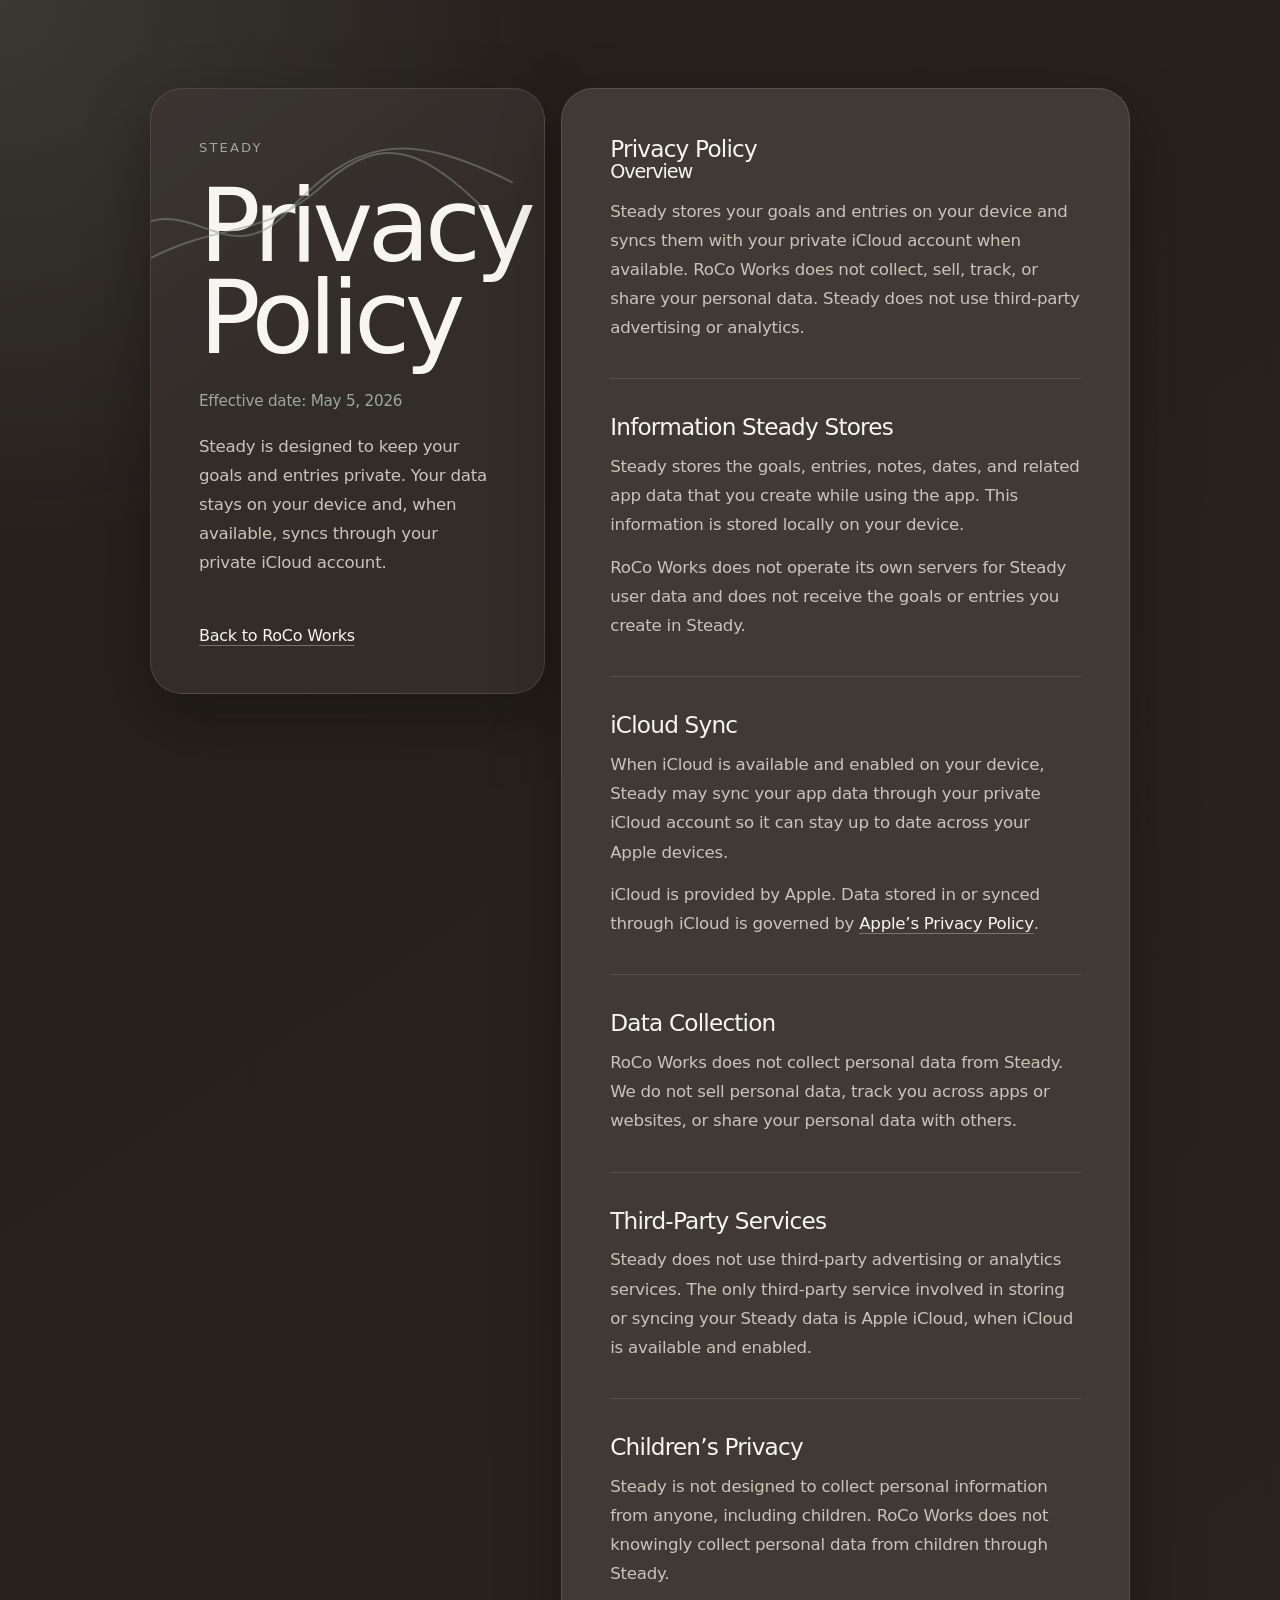
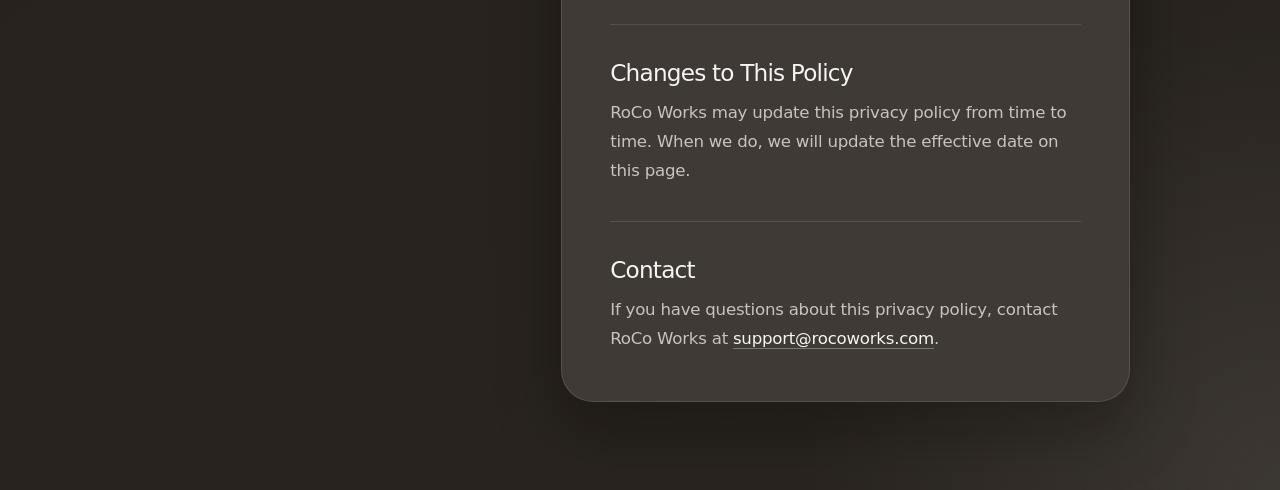
==== steady/privacy/index.html @ ec29ff1b "Build static RoCo Works site Co-authored-by: Cursor <cursoragent@cursor.com>" ====
<!doctype html>
<html lang="en">
  <head>
    <meta charset="utf-8">
    <meta name="viewport" content="width=device-width, initial-scale=1">
    <title>Steady Privacy Policy | RoCo Works</title>
    <meta
      name="description"
      content="Privacy policy for Steady, an iOS app by RoCo Works."
    >
    <link rel="canonical" href="https://rocoworks.com/steady/privacy/">
    <link rel="stylesheet" href="/styles.css">
  </head>
  <body>
    <main class="site-shell policy-layout">
      <header class="policy-intro card">
        <div class="path-mark" aria-hidden="true">
          <svg viewBox="0 0 420 180" role="img">
            <path d="M12 134 C76 68 116 172 181 104 S294 16 408 74"></path>
            <path d="M44 150 C120 112 157 132 218 76 S322 45 380 101"></path>
          </svg>
        </div>

        <p class="eyebrow">Steady</p>
        <h1>Privacy Policy</h1>
        <p class="effective-date">Effective date: May 5, 2026</p>
        <p>
          Steady is designed to keep your goals and entries private. Your data
          stays on your device and, when available, syncs through your private
          iCloud account.
        </p>
        <a class="text-link back-link" href="/">Back to RoCo Works</a>
      </header>

      <article class="policy-content card" aria-labelledby="policy-title">
        <section aria-labelledby="overview">
          <h2 id="policy-title">Privacy Policy</h2>
          <h3 id="overview">Overview</h3>
          <p>
            Steady stores your goals and entries on your device and syncs them
            with your private iCloud account when available. RoCo Works does not
            collect, sell, track, or share your personal data. Steady does not
            use third-party advertising or analytics.
          </p>
        </section>

        <section aria-labelledby="information-steady-stores">
          <h2 id="information-steady-stores">Information Steady Stores</h2>
          <p>
            Steady stores the goals, entries, notes, dates, and related app data
            that you create while using the app. This information is stored
            locally on your device.
          </p>
          <p>
            RoCo Works does not operate its own servers for Steady user data and
            does not receive the goals or entries you create in Steady.
          </p>
        </section>

        <section aria-labelledby="icloud-sync">
          <h2 id="icloud-sync">iCloud Sync</h2>
          <p>
            When iCloud is available and enabled on your device, Steady may sync
            your app data through your private iCloud account so it can stay up
            to date across your Apple devices.
          </p>
          <p>
            iCloud is provided by Apple. Data stored in or synced through iCloud
            is governed by
            <a class="text-link" href="https://www.apple.com/legal/privacy/" rel="noopener">
              Apple’s Privacy Policy</a>.
          </p>
        </section>

        <section aria-labelledby="data-collection">
          <h2 id="data-collection">Data Collection</h2>
          <p>
            RoCo Works does not collect personal data from Steady. We do not
            sell personal data, track you across apps or websites, or share your
            personal data with others.
          </p>
        </section>

        <section aria-labelledby="third-party-services">
          <h2 id="third-party-services">Third-Party Services</h2>
          <p>
            Steady does not use third-party advertising or analytics services.
            The only third-party service involved in storing or syncing your
            Steady data is Apple iCloud, when iCloud is available and enabled.
          </p>
        </section>

        <section aria-labelledby="childrens-privacy">
          <h2 id="childrens-privacy">Children’s Privacy</h2>
          <p>
            Steady is not designed to collect personal information from anyone,
            including children. RoCo Works does not knowingly collect personal
            data from children through Steady.
          </p>
        </section>

        <section aria-labelledby="changes-to-this-policy">
          <h2 id="changes-to-this-policy">Changes to This Policy</h2>
          <p>
            RoCo Works may update this privacy policy from time to time. When we
            do, we will update the effective date on this page.
          </p>
        </section>

        <section aria-labelledby="contact">
          <h2 id="contact">Contact</h2>
          <p>
            If you have questions about this privacy policy, contact RoCo Works
            at
            <a class="text-link" href="mailto:support@rocoworks.com">
              support@rocoworks.com</a>.
          </p>
        </section>
      </article>
    </main>
  </body>
</html>
---- styles.css ----
:root {
  color-scheme: dark;
  --background: #25201d;
  --background-soft: #29241f;
  --surface: #322d29;
  --surface-secondary: #3f3a35;
  --text: #f6f5f2;
  --text-secondary: #c9c4ba;
  --accent: #9ea899;
  --accent-muted: #8c9687;
  --border: rgba(246, 245, 242, 0.12);
  --shadow: rgba(8, 6, 4, 0.34);
  --max-width: 980px;
}

* {
  box-sizing: border-box;
}

html {
  min-height: 100%;
  background: var(--background);
}

body {
  min-height: 100vh;
  margin: 0;
  color: var(--text);
  font-family:
    ui-sans-serif,
    system-ui,
    -apple-system,
    BlinkMacSystemFont,
    "Segoe UI",
    sans-serif;
  font-weight: 300;
  letter-spacing: -0.015em;
  background:
    radial-gradient(circle at top left, rgba(158, 168, 153, 0.18), transparent 34rem),
    radial-gradient(circle at bottom right, rgba(63, 58, 53, 0.88), transparent 30rem),
    linear-gradient(145deg, var(--background), var(--background-soft));
}

a {
  color: inherit;
}

.site-shell {
  width: min(100% - 2rem, var(--max-width));
  margin: 0 auto;
  padding: clamp(2rem, 7vw, 5.5rem) 0;
}

.card {
  position: relative;
  overflow: hidden;
  border: 1px solid var(--border);
  border-radius: 2rem;
  background:
    linear-gradient(145deg, rgba(255, 255, 255, 0.045), transparent 42%),
    var(--surface);
  box-shadow: 0 1.5rem 4rem var(--shadow);
}

.hero {
  min-height: min(72vh, 46rem);
  padding: clamp(2rem, 7vw, 5rem);
  display: flex;
  flex-direction: column;
  justify-content: flex-end;
}

.eyebrow {
  margin: 0 0 1.25rem;
  color: var(--accent);
  font-size: 0.82rem;
  font-weight: 400;
  letter-spacing: 0.16em;
  text-transform: uppercase;
}

h1,
h2,
h3 {
  margin: 0;
  font-weight: 300;
  letter-spacing: -0.055em;
  text-wrap: balance;
}

h1 {
  max-width: 12ch;
  font-size: clamp(3.6rem, 12vw, 8.5rem);
  line-height: 0.9;
}

h2 {
  font-size: clamp(1.8rem, 4vw, 3rem);
  line-height: 1;
}

h3 {
  color: var(--text);
  font-size: 1.2rem;
  line-height: 1.2;
}

p {
  color: var(--text-secondary);
  font-size: 1.04rem;
  line-height: 1.75;
}

.lede {
  max-width: 39rem;
  margin: 1.6rem 0 0;
  color: var(--text);
  font-size: clamp(1.2rem, 2.6vw, 1.65rem);
  line-height: 1.55;
}

.actions {
  display: flex;
  flex-wrap: wrap;
  gap: 0.8rem;
  margin-top: 2.25rem;
}

.button {
  display: inline-flex;
  align-items: center;
  justify-content: center;
  min-height: 3.25rem;
  padding: 0.85rem 1.15rem;
  border: 1px solid rgba(158, 168, 153, 0.46);
  border-radius: 999px;
  color: var(--text);
  background: rgba(158, 168, 153, 0.13);
  font-weight: 400;
  text-decoration: none;
  transition:
    background-color 180ms ease,
    border-color 180ms ease,
    transform 180ms ease;
}

.button:hover,
.button:focus-visible {
  border-color: rgba(158, 168, 153, 0.78);
  background: rgba(158, 168, 153, 0.22);
  transform: translateY(-1px);
}

.button:focus-visible,
.text-link:focus-visible {
  outline: 2px solid var(--accent);
  outline-offset: 4px;
}

.grid {
  display: grid;
  grid-template-columns: repeat(2, minmax(0, 1fr));
  gap: 1rem;
  margin-top: 1rem;
}

.compact {
  padding: clamp(1.5rem, 4vw, 2.25rem);
}

.compact p {
  margin: 1rem 0 0;
}

.path-mark {
  position: absolute;
  inset: 1.25rem 1.25rem auto auto;
  width: min(52vw, 26rem);
  color: var(--accent-muted);
  opacity: 0.48;
  pointer-events: none;
}

.path-mark svg {
  display: block;
  width: 100%;
  height: auto;
  fill: none;
  stroke: currentColor;
  stroke-linecap: round;
  stroke-width: 2;
}

.policy-layout {
  display: grid;
  grid-template-columns: minmax(0, 0.82fr) minmax(0, 1.18fr);
  gap: 1rem;
  align-items: start;
}

.policy-intro,
.policy-content {
  padding: clamp(1.5rem, 4vw, 3rem);
}

.policy-intro {
  position: sticky;
  top: 1rem;
}

.policy-intro h1 {
  max-width: 7ch;
  font-size: clamp(3.2rem, 8vw, 6.5rem);
}

.effective-date {
  margin: 1.5rem 0 0;
  color: var(--accent);
  font-size: 0.95rem;
  font-weight: 400;
}

.policy-content {
  background: var(--surface-secondary);
}

.policy-content section + section {
  margin-top: 2.25rem;
  padding-top: 2.25rem;
  border-top: 1px solid var(--border);
}

.policy-content h2 {
  font-size: 1.45rem;
  letter-spacing: -0.035em;
}

.policy-content p {
  margin: 0.85rem 0 0;
}

.policy-content ul {
  margin: 1rem 0 0;
  padding-left: 1.2rem;
  color: var(--text-secondary);
  line-height: 1.7;
}

.policy-content li + li {
  margin-top: 0.55rem;
}

.text-link {
  color: var(--text);
  font-weight: 400;
  text-decoration-color: rgba(158, 168, 153, 0.58);
  text-decoration-thickness: 1px;
  text-underline-offset: 0.22em;
}

.back-link {
  display: inline-flex;
  margin-top: 2rem;
}

@media (max-width: 760px) {
  .site-shell {
    width: min(100% - 1rem, var(--max-width));
    padding: 0.5rem 0;
  }

  .hero {
    min-height: calc(100vh - 1rem);
    border-radius: 1.5rem;
  }

  .grid,
  .policy-layout {
    grid-template-columns: 1fr;
  }

  .policy-intro {
    position: relative;
    top: auto;
  }

  .policy-intro,
  .policy-content,
  .compact {
    border-radius: 1.5rem;
  }

  .path-mark {
    width: 18rem;
    opacity: 0.28;
  }
}
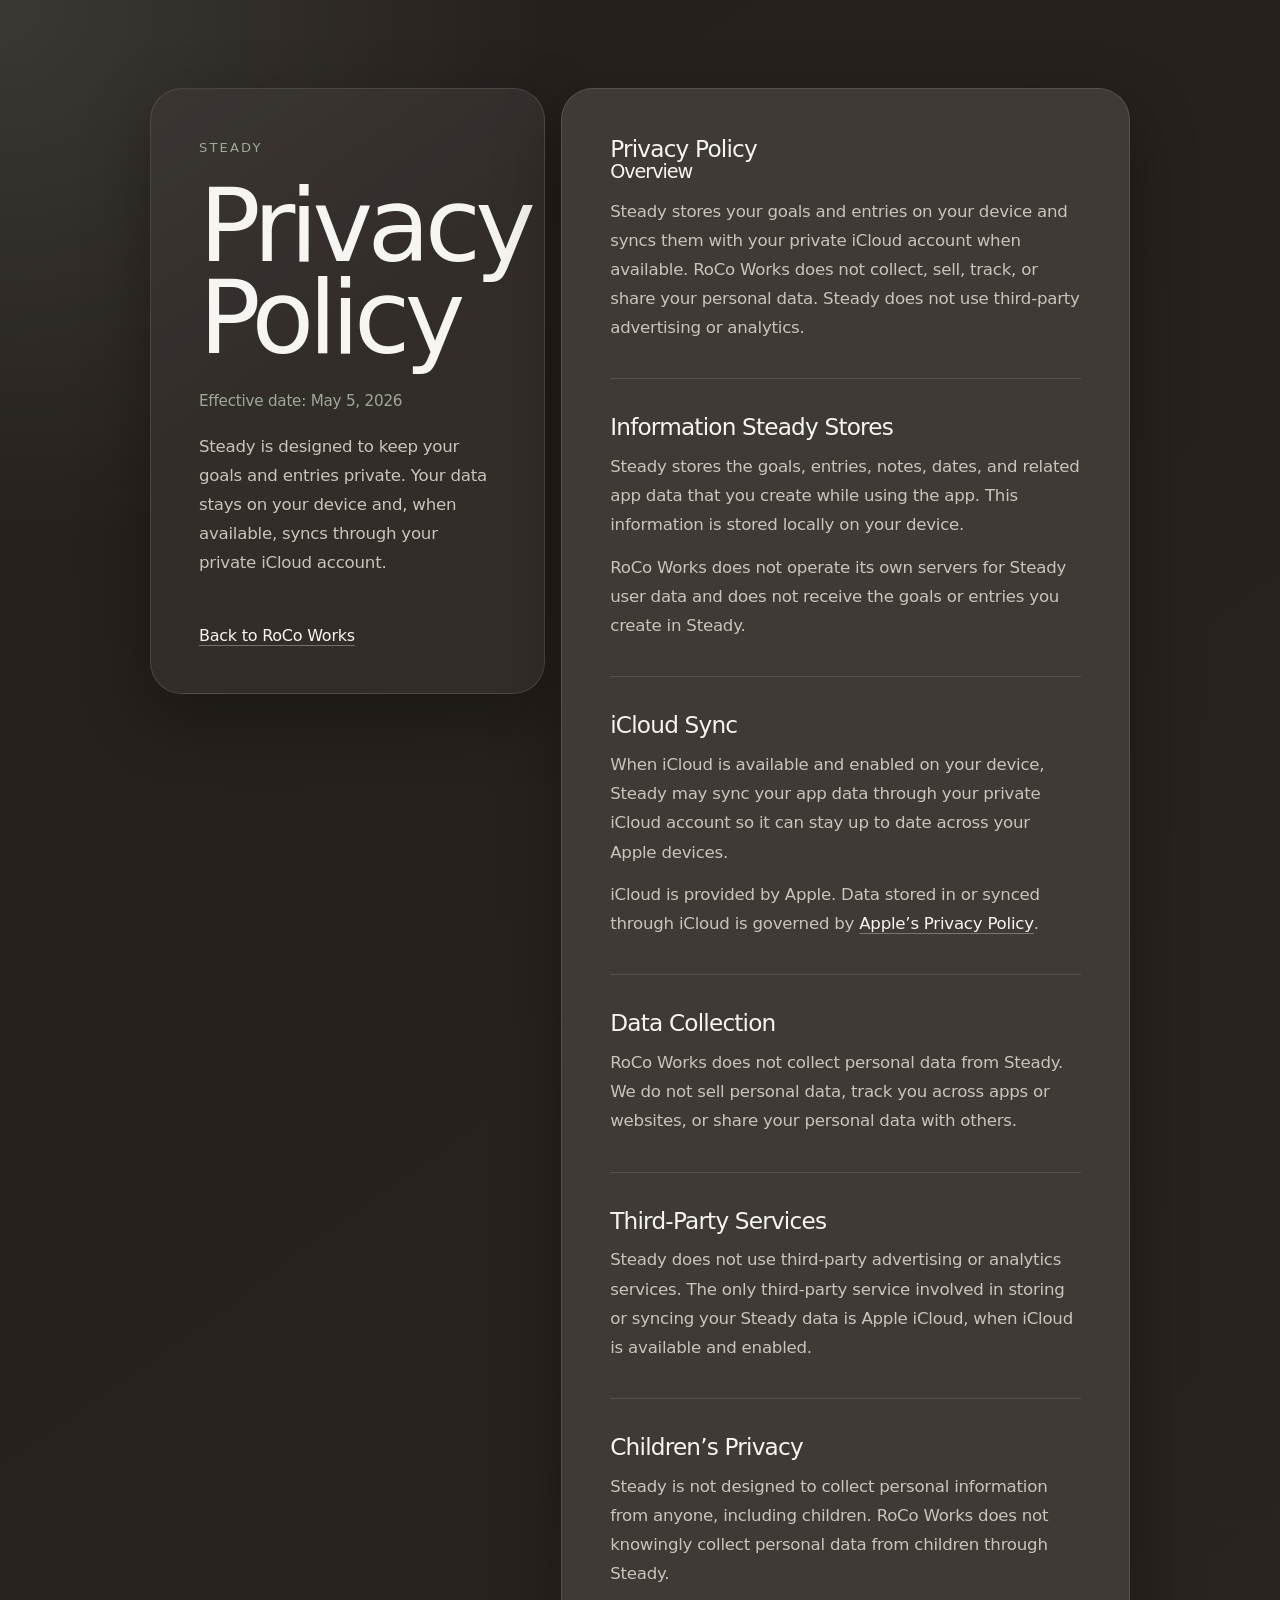
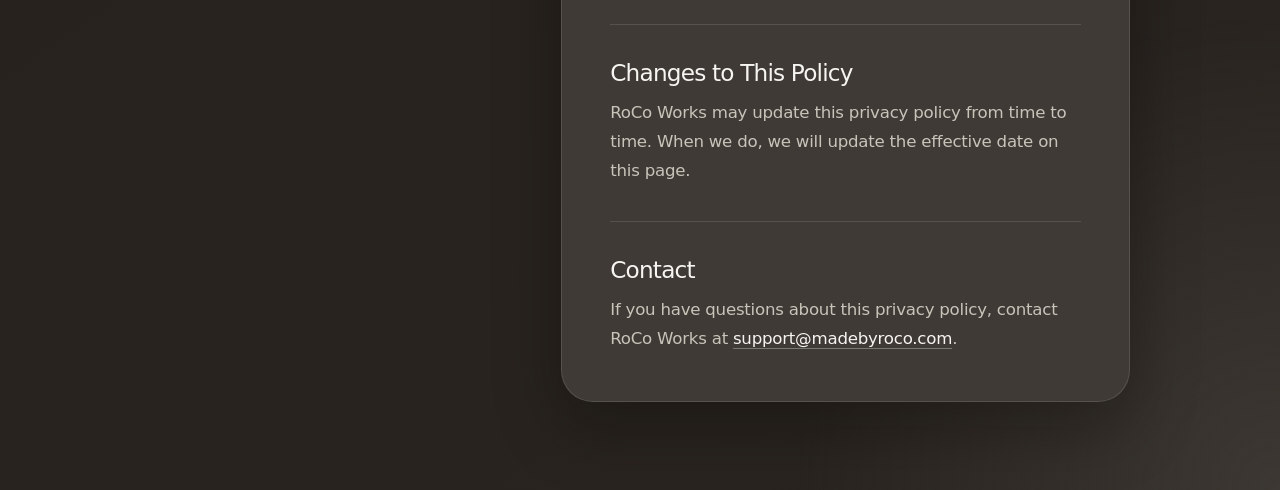
==== commit dd8f49c2: "Update Steady privacy contact Co-authored-by: Cursor <cursoragent@cursor.com>" ====
--- a/steady/privacy/index.html
+++ b/steady/privacy/index.html
@@ -14,13 +14,6 @@
   <body>
     <main class="site-shell policy-layout">
       <header class="policy-intro card">
-        <div class="path-mark" aria-hidden="true">
-          <svg viewBox="0 0 420 180" role="img">
-            <path d="M12 134 C76 68 116 172 181 104 S294 16 408 74"></path>
-            <path d="M44 150 C120 112 157 132 218 76 S322 45 380 101"></path>
-          </svg>
-        </div>
-
         <p class="eyebrow">Steady</p>
         <h1>Privacy Policy</h1>
         <p class="effective-date">Effective date: May 5, 2026</p>
@@ -112,8 +105,8 @@
           <p>
             If you have questions about this privacy policy, contact RoCo Works
             at
-            <a class="text-link" href="mailto:support@rocoworks.com">
-              support@rocoworks.com</a>.
+            <a class="text-link" href="mailto:support@madebyroco.com">
+              support@madebyroco.com</a>.
           </p>
         </section>
       </article>
